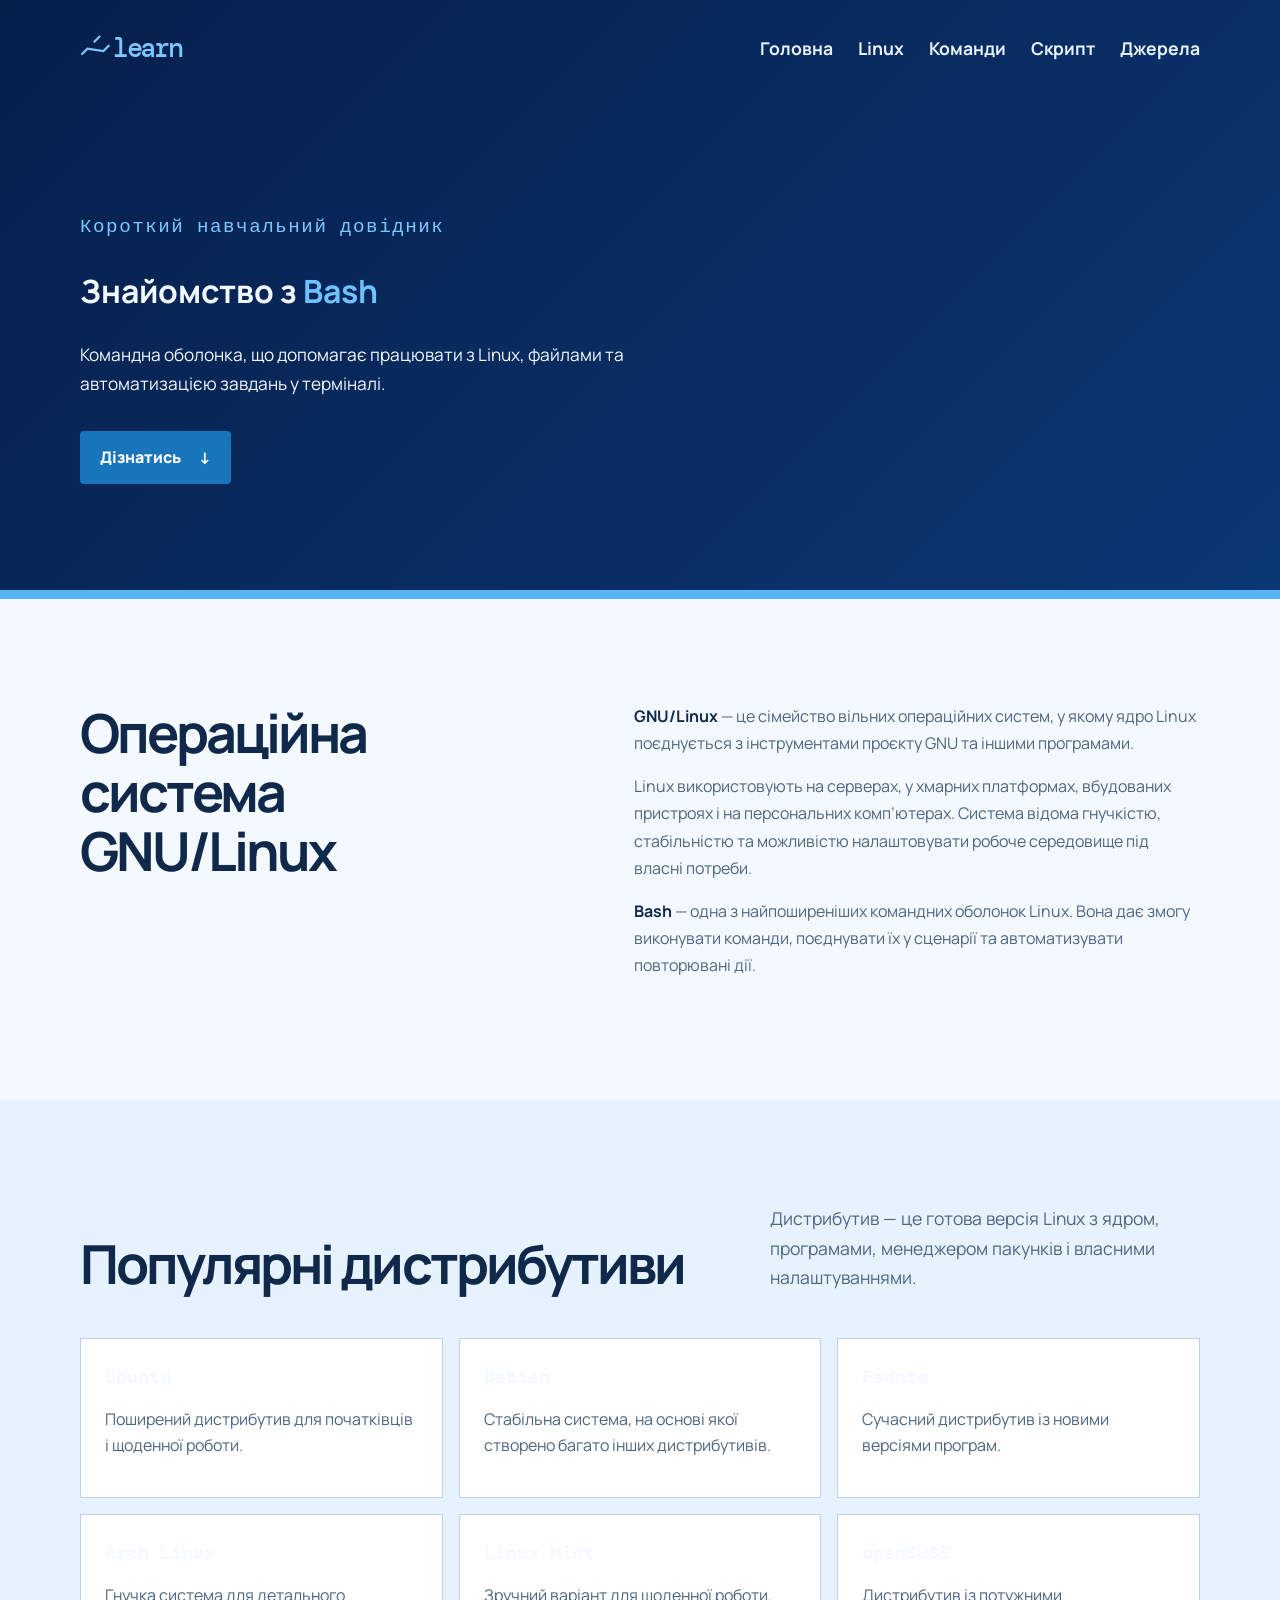
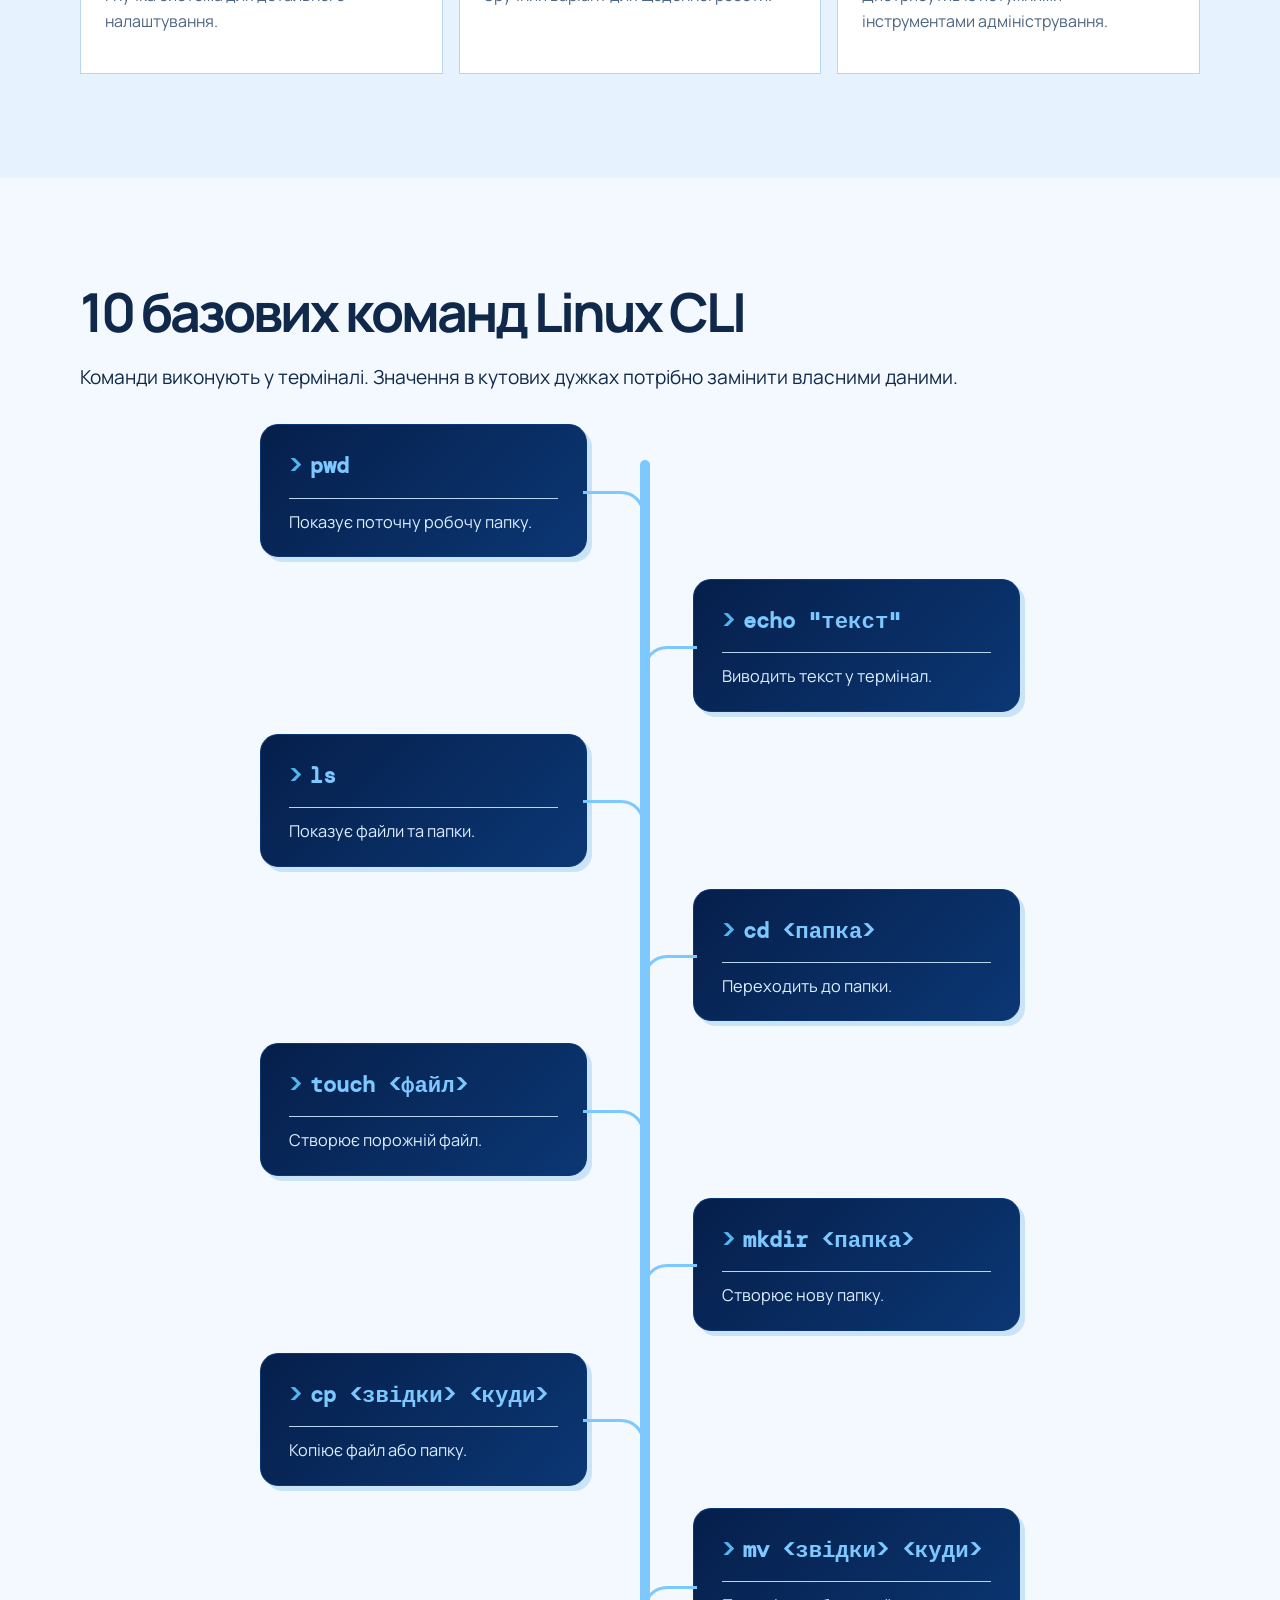
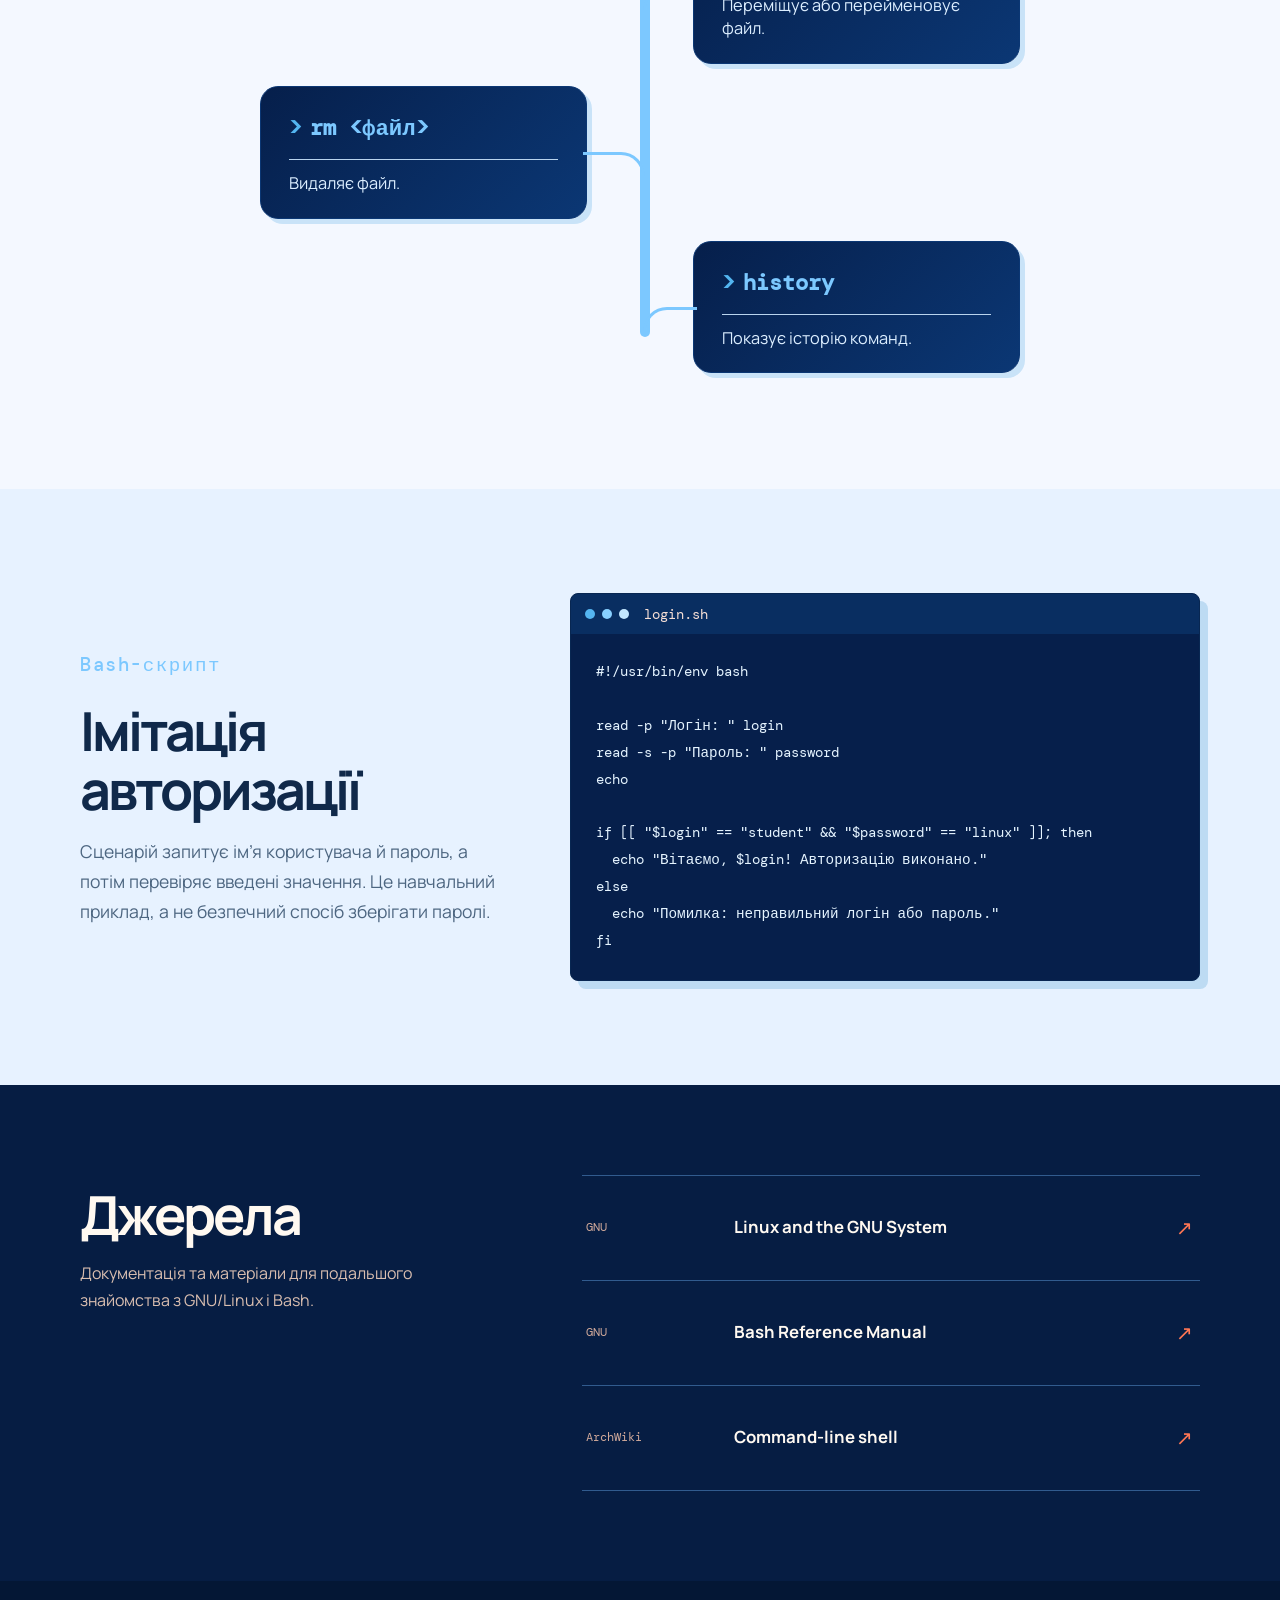
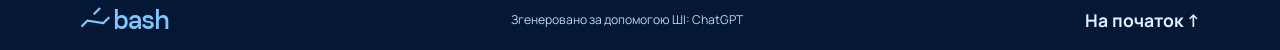
==== bash_page.html @ 7686ee00 "Added new Bash page" ====
<!doctype html>
<html lang="uk">
  <head>
    <meta charset="UTF-8" />
    <meta name="viewport" content="width=device-width, initial-scale=1.0" />
    <meta
      name="description"
      content="Ознайомлення з GNU/Linux, Bash та базовими командами Linux CLI."
    />
    <title>Знайомство з Bash і Linux</title>
    <link rel="preconnect" href="https://fonts.googleapis.com" />
    <link rel="preconnect" href="https://fonts.gstatic.com" crossorigin />
    <link
      href="https://fonts.googleapis.com/css2?family=DM+Mono:wght@400;500&family=Manrope:wght@400;500;600;700;800&display=swap"
      rel="stylesheet"
    />
    <link rel="stylesheet" href="styles.css" />
  </head>
  <body class="bash-theme">
    <header class="bash-hero" id="top">
      <nav class="nav container" aria-label="Основна навігація">
        <a class="brand" href="index.html" aria-label="На головну сторінку"
          ><span class="branch-mark" aria-hidden="true">⌥</span>learn</a
        >
        <div class="nav-links">
          <a href="index.html">Головна</a><a href="#linux">Linux</a
          ><a href="#commands">Команди</a><a href="#script">Скрипт</a
          ><a href="#sources">Джерела</a>
        </div>
      </nav>
      <div class="container bash-hero-content">
        <p class="eyebrow">Короткий навчальний довідник</p>
        <h1>Знайомство з <span>Bash</span></h1>
        <p class="lead">
          Командна оболонка, що допомагає працювати з Linux, файлами та
          автоматизацією завдань у терміналі.
        </p>
        <a class="button" href="#linux"
          >Дізнатись <span aria-hidden="true">↓</span></a
        >
      </div>
      <div class="hero-line" aria-hidden="true"></div>
    </header>
    <main>
      <section class="section container" id="linux">
        <div class="two-column">
          <div><h2>Операційна система GNU/Linux</h2></div>
          <div class="prose">
            <p>
              <strong>GNU/Linux</strong> — це сімейство вільних операційних
              систем, у якому ядро Linux поєднується з інструментами проєкту GNU
              та іншими програмами.
            </p>
            <p>
              Linux використовують на серверах, у хмарних платформах, вбудованих
              пристроях і на персональних комп’ютерах. Система відома гнучкістю,
              стабільністю та можливістю налаштовувати робоче середовище під
              власні потреби.
            </p>
            <p>
              <strong>Bash</strong> — одна з найпоширеніших командних оболонок
              Linux. Вона дає змогу виконувати команди, поєднувати їх у сценарії
              та автоматизувати повторювані дії.
            </p>
          </div>
        </div>
      </section>
      <section class="section tinted" id="distributions">
        <div class="container">
          <div class="section-heading">
            <h2>Популярні дистрибутиви</h2>
            <p>
              Дистрибутив — це готова версія Linux з ядром, програмами,
              менеджером пакунків і власними налаштуваннями.
            </p>
          </div>
          <div class="distro-grid">
            <article>
              <b>Ubuntu</b>
              <p>Поширений дистрибутив для початківців і щоденної роботи.</p>
            </article>
            <article>
              <b>Debian</b>
              <p>
                Стабільна система, на основі якої створено багато інших
                дистрибутивів.
              </p>
            </article>
            <article>
              <b>Fedora</b>
              <p>Сучасний дистрибутив із новими версіями програм.</p>
            </article>
            <article>
              <b>Arch Linux</b>
              <p>Гнучка система для детального налаштування.</p>
            </article>
            <article>
              <b>Linux Mint</b>
              <p>Зручний варіант для щоденної роботи.</p>
            </article>
            <article>
              <b>openSUSE</b>
              <p>Дистрибутив із потужними інструментами адміністрування.</p>
            </article>
          </div>
        </div>
      </section>
      <section class="section container" id="commands">
        <div class="section-heading-narrow">
          <h2>10 базових команд Linux CLI</h2>
          <p>
            Команди виконують у терміналі. Значення в кутових дужках потрібно
            замінити власними даними.
          </p>
        </div>
        <div class="cli-grid">
          <article>
            <code>pwd</code>
            <p>Показує поточну робочу папку.</p>
          </article>
          <article>
            <code>echo "текст"</code>
            <p>Виводить текст у термінал.</p>
          </article>
          <article>
            <code>ls</code>
            <p>Показує файли та папки.</p>
          </article>
          <article>
            <code>cd &lt;папка&gt;</code>
            <p>Переходить до папки.</p>
          </article>
          <article>
            <code>touch &lt;файл&gt;</code>
            <p>Створює порожній файл.</p>
          </article>
          <article>
            <code>mkdir &lt;папка&gt;</code>
            <p>Створює нову папку.</p>
          </article>
          <article>
            <code>cp &lt;звідки&gt; &lt;куди&gt;</code>
            <p>Копіює файл або папку.</p>
          </article>
          <article>
            <code>mv &lt;звідки&gt; &lt;куди&gt;</code>
            <p>Переміщує або перейменовує файл.</p>
          </article>
          <article>
            <code>rm &lt;файл&gt;</code>
            <p>Видаляє файл.</p>
          </article>
          <article>
            <code>history</code>
            <p>Показує історію команд.</p>
          </article>
        </div>
      </section>
      <section class="section script-section" id="script">
        <div class="container script-layout">
          <div>
            <p class="eyebrow">Bash-скрипт</p>
            <h2>Імітація авторизації</h2>
            <p>
              Сценарій запитує ім’я користувача й пароль, а потім перевіряє
              введені значення. Це навчальний приклад, а не безпечний спосіб
              зберігати паролі.
            </p>
          </div>
          <div class="terminal-window">
            <div class="terminal-bar">
              <span></span><span></span><span></span><b>login.sh</b>
            </div>
            <pre><code>#!/usr/bin/env bash

read -p "Логін: " login
read -s -p "Пароль: " password
echo

if [[ "$login" == "student" &amp;&amp; "$password" == "linux" ]]; then
  echo "Вітаємо, $login! Авторизацію виконано."
else
  echo "Помилка: неправильний логін або пароль."
fi</code></pre>
          </div>
        </div>
      </section>
      <section class="sources" id="sources">
        <div class="container sources-inner">
          <div>
            <h2>Джерела</h2>
            <p>
              Документація та матеріали для подальшого знайомства з GNU/Linux і
              Bash.
            </p>
          </div>
          <ol class="source-list">
            <li>
              <a
                href="https://www.gnu.org/gnu/linux-and-gnu.html"
                target="_blank"
                rel="noreferrer"
                ><span>GNU</span><strong>Linux and the GNU System</strong
                ><em>↗</em></a
              >
            </li>
            <li>
              <a
                href="https://www.gnu.org/software/bash/manual/"
                target="_blank"
                rel="noreferrer"
                ><span>GNU</span><strong>Bash Reference Manual</strong
                ><em>↗</em></a
              >
            </li>
            <li>
              <a
                href="https://wiki.archlinux.org/title/Command-line_shell"
                target="_blank"
                rel="noreferrer"
                ><span>ArchWiki</span><strong>Command-line shell</strong
                ><em>↗</em></a
              >
            </li>
          </ol>
        </div>
      </section>
    </main>
    <footer>
      <div class="container">
        <span class="brand"
          ><span class="branch-mark" aria-hidden="true">⌥</span>bash</span
        ><span>Згенеровано за допомогою ШІ: ChatGPT</span
        ><a href="#top">На початок ↑</a>
      </div>
    </footer>
    <script src="bash_page.js"></script>
  </body>
</html>
---- styles.css ----
:root {
  --ink: #291d19;
  --muted: #6f5b50;
  --paper: #fffaf4;
  --sand: #f5e7d5;
  --clay: #d95b3e;
  --rust: #aa422d;
  --line: #dfc7af;
  --card: #fffdf9;
}
* {
  box-sizing: border-box;
}
html {
  scroll-behavior: smooth;
}
body {
  margin: 0;
  background: var(--paper);
  color: var(--ink);
  font-family: Manrope, Arial, sans-serif;
  font-size: 16px;
  line-height: 1.7;
}
.container {
  width: min(1120px, calc(100% - 48px));
  margin: auto;
}
.hero {
  background: var(--sand);
  min-height: 540px;
  position: relative;
  overflow: hidden;
}
.nav {
  display: flex;
  justify-content: space-between;
  align-items: center;
  padding: 25px 0;
}
.brand {
  color: var(--rust);
  font-family: "DM Mono", monospace;
  font-size: 1.7rem;
  font-weight: 500;
  text-decoration: none;
  letter-spacing: -0.08em;
}
.branch-mark {
  display: inline-block;
  margin-right: 5px;
  transform: rotate(-45deg);
  font-family: Arial, sans-serif;
  font-size: 1.65rem;
  vertical-align: -2px;
}
.nav-links {
  display: flex;
  gap: 25px;
}
.nav-links a,
footer a {
  color: var(--ink);
  text-decoration: none;
  font-size: 1.1rem;
  font-weight: 700;
}
.nav-links a:hover,
footer a:hover {
  color: var(--clay);
}
.hero-content {
  padding: 93px 0 115px;
  max-width: 1120px;
}
.eyebrow,
.section-label {
  font-family: "DM Mono", monospace;
  font-size: 1.2rem;
  letter-spacing: 0.08em;
  font-weight: 500;
  color: var(--rust);
}
.hero h1 {
  font-size: clamp(3.15rem, 8vw, 6.6rem);
  letter-spacing: -0.075em;
  line-height: 0.98;
  margin: 11px 0 24px;
  max-width: 700px;
}
.hero h1 span {
  color: var(--clay);
}
.lead {
  max-width: 600px;
  color: #583f35;
  font-size: 1.08rem;
  margin: 0 0 32px;
}
.button {
  display: inline-flex;
  gap: 18px;
  align-items: center;
  padding: 13px 20px;
  background: var(--rust);
  color: white;
  text-decoration: none;
  font-weight: 800;
  font-size: 1rem;
  border-radius: 4px;
}
.button:hover {
  background: var(--clay);
}
.hero-line {
  height: 9px;
  background: var(--clay);
  position: absolute;
  bottom: 0;
  width: 100%;
}
.section {
  padding: 104px 0;
}
.section-label {
  display: flex;
  align-items: center;
  gap: 10px;
  margin-bottom: 32px;
}
.section-label span {
  color: var(--clay);
  font-size: 1rem;
}
.section-label i {
  width: 38px;
  height: 1px;
  background: var(--clay);
}
h2 {
  margin: 0;
  font-size: clamp(2rem, 4.2vw, 3.5rem);
  line-height: 1.1;
  letter-spacing: -0.055em;
}
.two-column {
  display: grid;
  grid-template-columns: 0.9fr 1.1fr;
  gap: 90px;
}
.prose {
  color: var(--muted);
}
.prose p:first-child {
  margin-top: 0;
}
strong {
  color: var(--ink);
}
.tinted {
  background: #f8ede1;
}
.section-heading {
  display: flex;
  justify-content: space-between;
  gap: 40px;
  align-items: end;
  margin-bottom: 45px;
}
.section-heading p {
  max-width: 430px;
  margin: 0;
  color: var(--muted);
  font-size: 1.1rem;
  position: relative;
  display: flex;
  align-items: center;
}
.narrow {
  display: block;
}
.narrow p {
  margin-top: 14px;
}
.section-heading-narrow p {
  font-size: 1.2rem;
}
.benefits {
  display: grid;
  grid-template-columns: repeat(3, 1fr);
  border-top: 1px solid var(--line);
  border-left: 1px solid var(--line);
}
.benefits article {
  min-height: 220px;
  padding: 27px;
  background: rgba(255, 253, 249, 0.65);
  border-right: 1px solid var(--line);
  border-bottom: 1px solid var(--line);
}
.benefits b {
  color: var(--clay);
  font-family: "DM Mono", monospace;
  font-size: 0.75rem;
}
.benefits h3 {
  font-size: 1.15rem;
  margin: 28px 0 8px;
  letter-spacing: -0.035em;
}
.benefits p {
  color: var(--muted);
  font-size: 0.9rem;
  line-height: 1.6;
  margin: 0;
}
.commands-section {
  padding-bottom: 120px;
}
.command-tree {
  counter-reset: item;
  list-style: none;
  padding: 0 0 0 80px;
  margin: 55px auto 0;
  max-width: 760px;
  position: relative;
}
.command-tree:before {
  content: "";
  position: absolute;
  left: 18px;
  top: 18px;
  bottom: 45px;
  width: 1px;
  background: var(--line);
}
.command-tree li {
  position: relative;
  counter-increment: item;
  background: var(--card);
  border: 1px solid var(--line);
  border-radius: 5px;
  padding: 19px 23px;
  margin-bottom: 15px;
  box-shadow: 5px 5px 0 #f5e8dc;
}
.command-tree li:before {
  content: counter(item, decimal-leading-zero);
  position: absolute;
  right: calc(100% + 22px);
  top: 20px;
  width: 42px;
  color: var(--clay);
  font-family: "DM Mono", monospace;
  font-size: 0.75rem;
  text-align: right;
}
.command-tree li:after {
  content: "";
  position: absolute;
  right: 100%;
  top: 31px;
  width: 20px;
  height: 1px;
  background: var(--line);
}
code {
  font-family: "DM Mono", monospace;
  color: var(--rust);
  font-size: 0.94em;
}
.command-tree > li > code {
  font-size: 1rem;
  font-weight: 500;
}
.command-tree p {
  color: var(--muted);
  font-size: 0.9rem;
  line-height: 1.6;
  margin: 7px 0 0;
}
.sources {
  background: var(--ink);
  color: #fff9f1;
  padding: 90px 0;
}
.sources h2 {
  margin: 10px 0 16px;
}
.sources p:not(.eyebrow) {
  color: #d9beb0;
  max-width: 420px;
}
.sources-inner {
  display: grid;
  grid-template-columns: 0.8fr 1.2fr;
  gap: 90px;
}
.source-list {
  list-style: none;
  margin: 0;
  padding: 0;
  border-top: 1px solid #5d4137;
}
.source-list li {
  border-bottom: 1px solid #5d4137;
}
.source-list a {
  min-height: 104px;
  display: grid;
  grid-template-columns: 130px 1fr 20px;
  align-items: center;
  gap: 18px;
  color: inherit;
  text-decoration: none;
  padding: 17px 4px;
}
.source-list a:hover strong,
.source-list a:hover em {
  color: #ff8b69;
}
.source-list span {
  color: #d0a99a;
  font-family: "DM Mono", monospace;
  font-size: 0.72rem;
}
.source-list strong {
  color: #fff9f1;
  font-size: 1.05rem;
}
.source-list em {
  color: #ff7654;
  font-style: normal;
  font-size: 1.25rem;
}
footer {
  background: #211713;
  color: #cdaea0;
  font-size: 0.76rem;
}
footer .container {
  min-height: 80px;
  display: flex;
  align-items: center;
  gap: 25px;
  justify-content: space-between;
}
footer a {
  color: #f3d9c8;
}
@media (max-width: 760px) {
  .container {
    width: min(100% - 32px, 1120px);
  }
  .nav-links {
    display: none;
  }
  .hero {
    min-height: auto;
  }
  .hero-content {
    padding: 65px 0 80px;
  }
  .two-column,
  .sources-inner {
    grid-template-columns: 1fr;
    gap: 28px;
  }
  .section {
    padding: 72px 0;
  }
  .section-heading {
    display: block;
  }
  .section-heading p {
    margin-top: 15px;
  }
  .benefits {
    grid-template-columns: 1fr;
  }
  .benefits article {
    min-height: unset;
    padding: 24px;
  }
  .benefits h3 {
    margin-top: 15px;
  }
  .command-tree {
    padding-left: 55px;
  }
  .command-tree li {
    padding: 17px;
  }
  .command-tree li:before {
    right: calc(100% + 12px);
    width: 34px;
  }
  .command-tree li:after {
    width: 10px;
  }
  .command-tree:before {
    left: 9px;
  }
  .source-list a {
    grid-template-columns: 1fr 20px;
    gap: 2px;
  }
  .source-list span {
    grid-column: 1;
  }
  .source-list strong {
    grid-column: 1;
  }
  .source-list em {
    grid-column: 2;
    grid-row: 1 / span 2;
  }
  footer .container {
    min-height: 110px;
    flex-wrap: wrap;
    gap: 10px 20px;
    padding: 20px 0;
  }
}

.home-hero {
  min-height: 570px;
  background: linear-gradient(135deg, #f9e9e5, #f4d9d6);
}

.bash-hero {
  position: relative;
  min-height: 540px;
  overflow: hidden;
  background: linear-gradient(135deg, #f7e7df, #f4ddd2);
}

.bash-hero-content {
  max-width: 1120px;
  padding: 93px 0 115px;
}

.bash-hero h1 span {
  color: #c9796d;
}

.bash-theme {
  --ink: #10294a;
  --muted: #4d6681;
  --paper: #f4f8ff;
  --sand: #dcecff;
  --clay: #4fa9eb;
  --rust: #1767ad;
  --line: #b9d4ee;
  --card: #ffffff;
  background: var(--paper);
}

.bash-theme .bash-hero {
  background: linear-gradient(135deg, #061f4b, #0b3774);
}

.bash-theme .nav-links a {
  color: #e8f3ff;
}

.bash-theme .nav-links a:hover {
  color: #76c5ff;
}

.bash-theme .brand,
.bash-theme .eyebrow {
  color: #7cc8ff;
}

.bash-theme .bash-hero h1,
.bash-theme .bash-hero .lead {
  color: #f4f9ff;
}

.bash-theme .bash-hero h1 span {
  color: #70c2ff;
}

.bash-theme .button {
  background: #1975bb;
}

.bash-theme .button:hover {
  background: #3f9fdf;
}

.bash-theme .hero-line {
  background: #55b6f3;
}

.bash-theme .tinted,
.bash-theme .script-section {
  background: #e7f2ff;
}

.bash-theme .distro-grid article,
.bash-theme .cli-grid article {
  border-color: #b9d4ee;
  background: #ffffff;
}

.bash-theme .distro-grid b,
.bash-theme .cli-grid code {
  color: #f4f9ff;
}

.bash-theme .cli-grid code {
  display: block;
  color: #7cc8ff;
  font-size: 1.4rem;
  font-weight: 700;
}

.bash-theme .cli-grid code::before {
  margin-right: 8px;
  color: #53b5f0;
  content: ">";
}

.bash-theme .cli-grid code::after {
  margin-top: 12px;
  background: #7cc8ff;
}

.bash-theme .cli-grid p {
  margin-top: 12px;
  color: #dceeff;
  font-size: 1.02rem;
  line-height: 1.45;
}

.bash-theme .cli-grid article {
  min-height: 0;
  padding: 22px 28px;
  border: 1px solid #0b3774;
  border-radius: 18px;
  background: linear-gradient(135deg, #061f4b, #0b3774);
  box-shadow: 5px 5px 0 #c9e3f8;
}

.bash-theme .cli-grid {
  position: relative;
  isolation: isolate;
  grid-template-columns: 1fr;
  gap: 22px;
  max-width: 760px;
  margin: 0 auto;
  padding: 12px 0;
}

.bash-theme .cli-grid::before {
  position: absolute;
  z-index: 0;
  top: 48px;
  bottom: 48px;
  left: 50%;
  width: 10px;
  border-radius: 999px;
  background: #7cc8ff;
  content: "";
}

.bash-theme .cli-grid article:nth-child(odd) {
  width: 43%;
  justify-self: start;
}

.bash-theme .cli-grid article:nth-child(even) {
  width: 43%;
  justify-self: end;
}

.bash-theme .cli-grid article::after {
  position: absolute;
  z-index: 0;
  top: 50%;
  width: var(--connector-length, 0px);
  height: 24px;
  border-top: 3px solid #7cc8ff;
  content: "";
}

.bash-theme .cli-grid article {
  position: relative;
  z-index: 1;
}

.bash-theme .cli-grid article:nth-child(odd)::after {
  right: calc(var(--connector-length, 0px) * -1);
  border-right: 3px solid #7cc8ff;
  border-radius: 0 24px 0 0;
}

.bash-theme .cli-grid article:nth-child(even)::after {
  left: calc(var(--connector-length, 0px) * -1);
  border-left: 3px solid #7cc8ff;
  border-radius: 24px 0 0 0;
}

.bash-theme .terminal-window {
  border-color: #082752;
  background: #061f4b;
  box-shadow: 8px 8px 0 #bddbf3;
}

.bash-theme .terminal-bar {
  background: #092e61;
}

.bash-theme .terminal-bar span {
  background: #54b5f0;
}

.bash-theme .terminal-bar span:nth-child(2) {
  background: #88d0ff;
}

.bash-theme .terminal-bar span:nth-child(3) {
  background: #c3e7ff;
}

.bash-theme .terminal-window pre {
  color: #e5f4ff;
}

.bash-theme .sources {
  background: #061d43;
}

.bash-theme .source-list,
.bash-theme .source-list li {
  border-color: #315b8e;
}

.bash-theme .source-list a:hover strong,
.bash-theme .source-list a:hover em {
  color: #7cc8ff;
}

.bash-theme footer {
  background: #041735;
  color: #b7d8f1;
}

.bash-theme footer a {
  color: #dff1ff;
}

.home-hero-content {
  max-width: 1120px;
  padding: 105px 0 130px;
}

.home-hero h1 {
  max-width: 850px;
}

.home-intro {
  display: grid;
  grid-template-columns: 0.9fr 1.1fr;
  gap: 70px;
  align-items: end;
  margin-bottom: 50px;
}

.home-intro p:last-child {
  margin: 0;
  color: var(--muted);
  font-size: 1.15rem;
}

.topic-grid,
.certificate-grid {
  display: grid;
  grid-template-columns: repeat(3, 1fr);
  gap: 18px;
}

.topic-card {
  display: flex;
  min-height: 270px;
  flex-direction: column;
  padding: 28px;
  border: 1px solid #e3c5c0;
  background: #fffdfb;
  color: inherit;
  text-decoration: none;
}

.topic-card span,
.certificate-placeholder span,
.single-certificate span {
  color: #c9796d;
  font-family: "DM Mono", monospace;
  font-size: 0.9rem;
}

.topic-card h3 {
  margin: 28px 0 9px;
  font-size: 1.55rem;
}

.topic-card p {
  margin: 0;
  color: var(--muted);
  font-size: 1rem;
  line-height: 1.6;
}

.topic-card strong {
  margin-top: auto;
  padding-top: 22px;
  color: var(--rust);
  font-size: 1rem;
}

.topic-card em {
  margin-left: 6px;
  font-size: 1.2rem;
  font-style: normal;
}

.topic-card.available:hover {
  border-color: #c9796d;
  box-shadow: 6px 6px 0 #f2ddd8;
}

.topic-card.pending {
  background: #fdf6f4;
}

.distro-grid,
.cli-grid {
  display: grid;
  grid-template-columns: repeat(3, 1fr);
  gap: 16px;
}

.distro-grid article,
.cli-grid article {
  min-height: 160px;
  padding: 24px;
  border: 1px solid var(--line);
  background: rgba(255, 253, 251, 0.72);
}

.distro-grid b {
  color: var(--rust);
  font-family: "DM Mono", monospace;
  font-size: 1.1rem;
}

.distro-grid p,
.cli-grid p {
  margin: 14px 0 0;
  color: var(--muted);
  font-size: 1rem;
  line-height: 1.6;
}

.cli-grid article {
  min-height: 145px;
  border-radius: 5px;
  box-shadow: 4px 4px 0 #f4e4df;
}

.cli-grid code {
  display: inline-block;
  color: var(--rust);
  font-size: 1.05rem;
  font-weight: 500;
}

.cli-grid code::after {
  display: block;
  width: 100%;
  height: 1px;
  margin-top: 12px;
  background: var(--line);
  content: "";
}

.bash-theme .cli-grid code::after {
  background: #b9d4ee;
}

.script-section {
  background: #f8eeea;
}

.script-layout {
  display: grid;
  grid-template-columns: 0.8fr 1.2fr;
  gap: 70px;
  align-items: center;
}

.script-layout > div > p:last-child {
  color: var(--muted);
  font-size: 1.1rem;
}

.terminal-window {
  overflow: hidden;
  border: 1px solid #4b3029;
  border-radius: 8px;
  background: #2b1d19;
  box-shadow: 8px 8px 0 #e3c5bf;
}

.terminal-bar {
  display: flex;
  gap: 7px;
  align-items: center;
  min-height: 40px;
  padding: 0 14px;
  background: #3d2923;
}

.terminal-bar span {
  width: 10px;
  height: 10px;
  border-radius: 50%;
  background: #dc866f;
}

.terminal-bar span:nth-child(2) {
  background: #e7b582;
}

.terminal-bar span:nth-child(3) {
  background: #d5c595;
}

.terminal-bar b {
  margin-left: 8px;
  color: #f6dfd6;
  font-family: "DM Mono", monospace;
  font-size: 0.85rem;
  font-weight: 400;
}

.terminal-window pre {
  overflow-x: auto;
  margin: 0;
  padding: 25px;
  color: #fae7df;
  font-size: 0.95rem;
  line-height: 1.7;
}

.terminal-window code {
  color: inherit;
  font-family: "DM Mono", monospace;
}

.certificates,
.certificate-section {
  background: #f9eeeb;
}

.certificate-lead {
  max-width: 610px;
  margin: 15px 0 42px;
  color: var(--muted);
  font-size: 1.15rem;
}

.certificate-placeholder,
.single-certificate {
  display: flex;
  min-height: 210px;
  flex-direction: column;
  align-items: center;
  justify-content: center;
  border: 2px dashed #d7afa8;
  background: rgba(255, 253, 251, 0.6);
  text-align: center;
}

.certificate-card {
  display: flex;
  min-height: 210px;
  flex-direction: column;
  padding: 14px;
  border: 2px solid #d7afa8;
  background: rgba(255, 253, 251, 0.78);
}

.certificate-ready {
  overflow: hidden;
}

.certificate-image {
  display: block;
  width: 100%;
  margin-top: 8px;
  aspect-ratio: 1.29;
  object-fit: contain;
  background: #ffffff;
}

.certificate-placeholder p,
.single-certificate p {
  margin: 12px 20px 0;
  color: var(--muted);
  font-size: 1rem;
}

.certificate-section {
  padding: 85px 0;
}

.certificate-section .container {
  display: grid;
  grid-template-columns: 0.8fr 1.2fr;
  gap: 75px;
  align-items: center;
}

.certificate-copy p:last-child {
  color: var(--muted);
  font-size: 1.15rem;
}

.single-certificate {
  min-height: 300px;
}

.single-certificate.certificate-ready {
  align-items: stretch;
  padding: 16px;
}

.single-certificate .certificate-image {
  height: auto;
  max-height: 420px;
  margin-top: 0;
}

@media (max-width: 760px) {
  .home-hero {
    min-height: auto;
  }

  .home-hero-content {
    padding: 65px 0 80px;
  }

  .home-intro,
  .topic-grid,
  .certificate-grid,
  .certificate-section .container,
  .distro-grid,
  .cli-grid,
  .script-layout {
    grid-template-columns: 1fr;
    gap: 28px;
  }

  .bash-hero {
    min-height: auto;
  }

  .bash-hero-content {
    padding: 65px 0 80px;
  }

  .bash-theme .cli-grid article:nth-child(odd),
  .bash-theme .cli-grid article:nth-child(even) {
    width: 100%;
  }

  .bash-theme .cli-grid {
    padding-left: 30px;
  }

  .bash-theme .cli-grid::before {
    top: 44px;
    bottom: 44px;
    left: 9px;
  }

  .bash-theme .cli-grid article::after {
    top: 50%;
    width: 21px;
    height: 0;
    border: 0;
    border-top: 3px solid #7cc8ff;
    border-radius: 0;
  }

  .bash-theme .cli-grid article:nth-child(odd)::after,
  .bash-theme .cli-grid article:nth-child(even)::after {
    right: auto;
    left: -21px;
  }
}
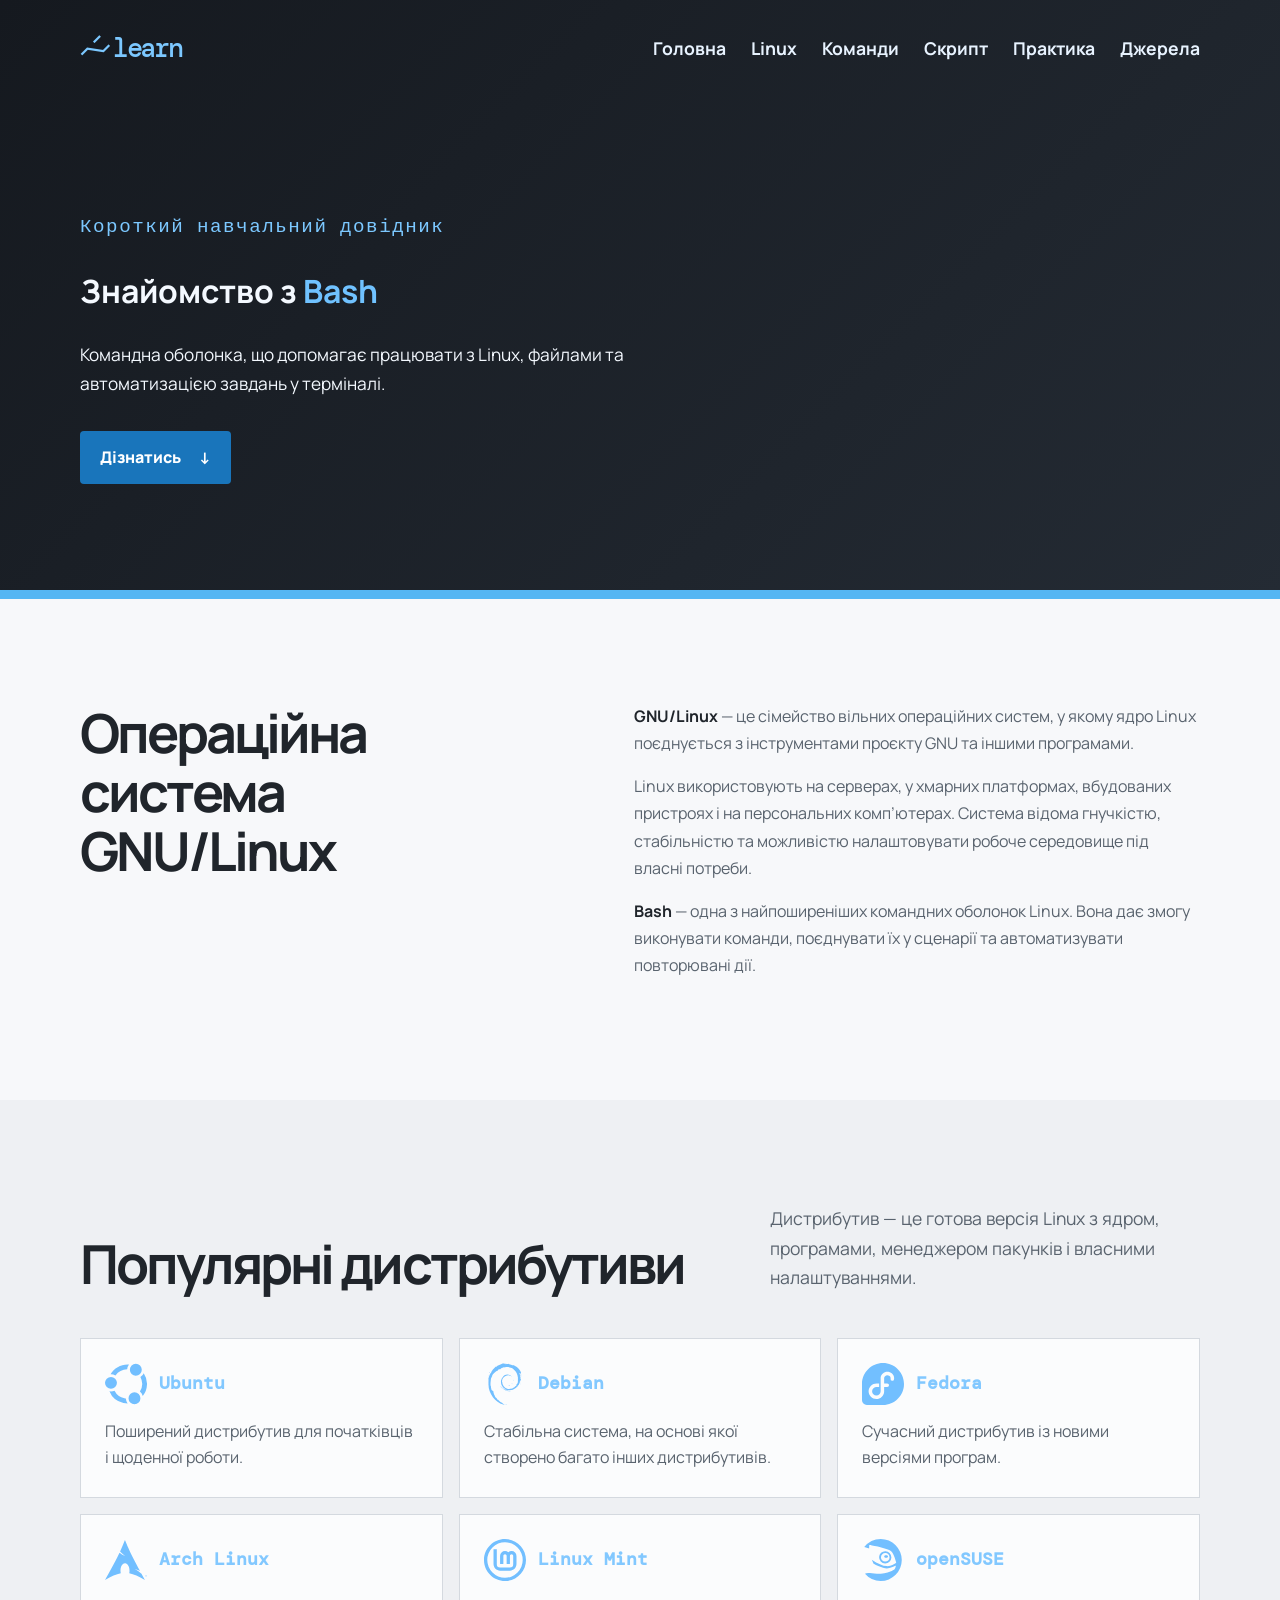
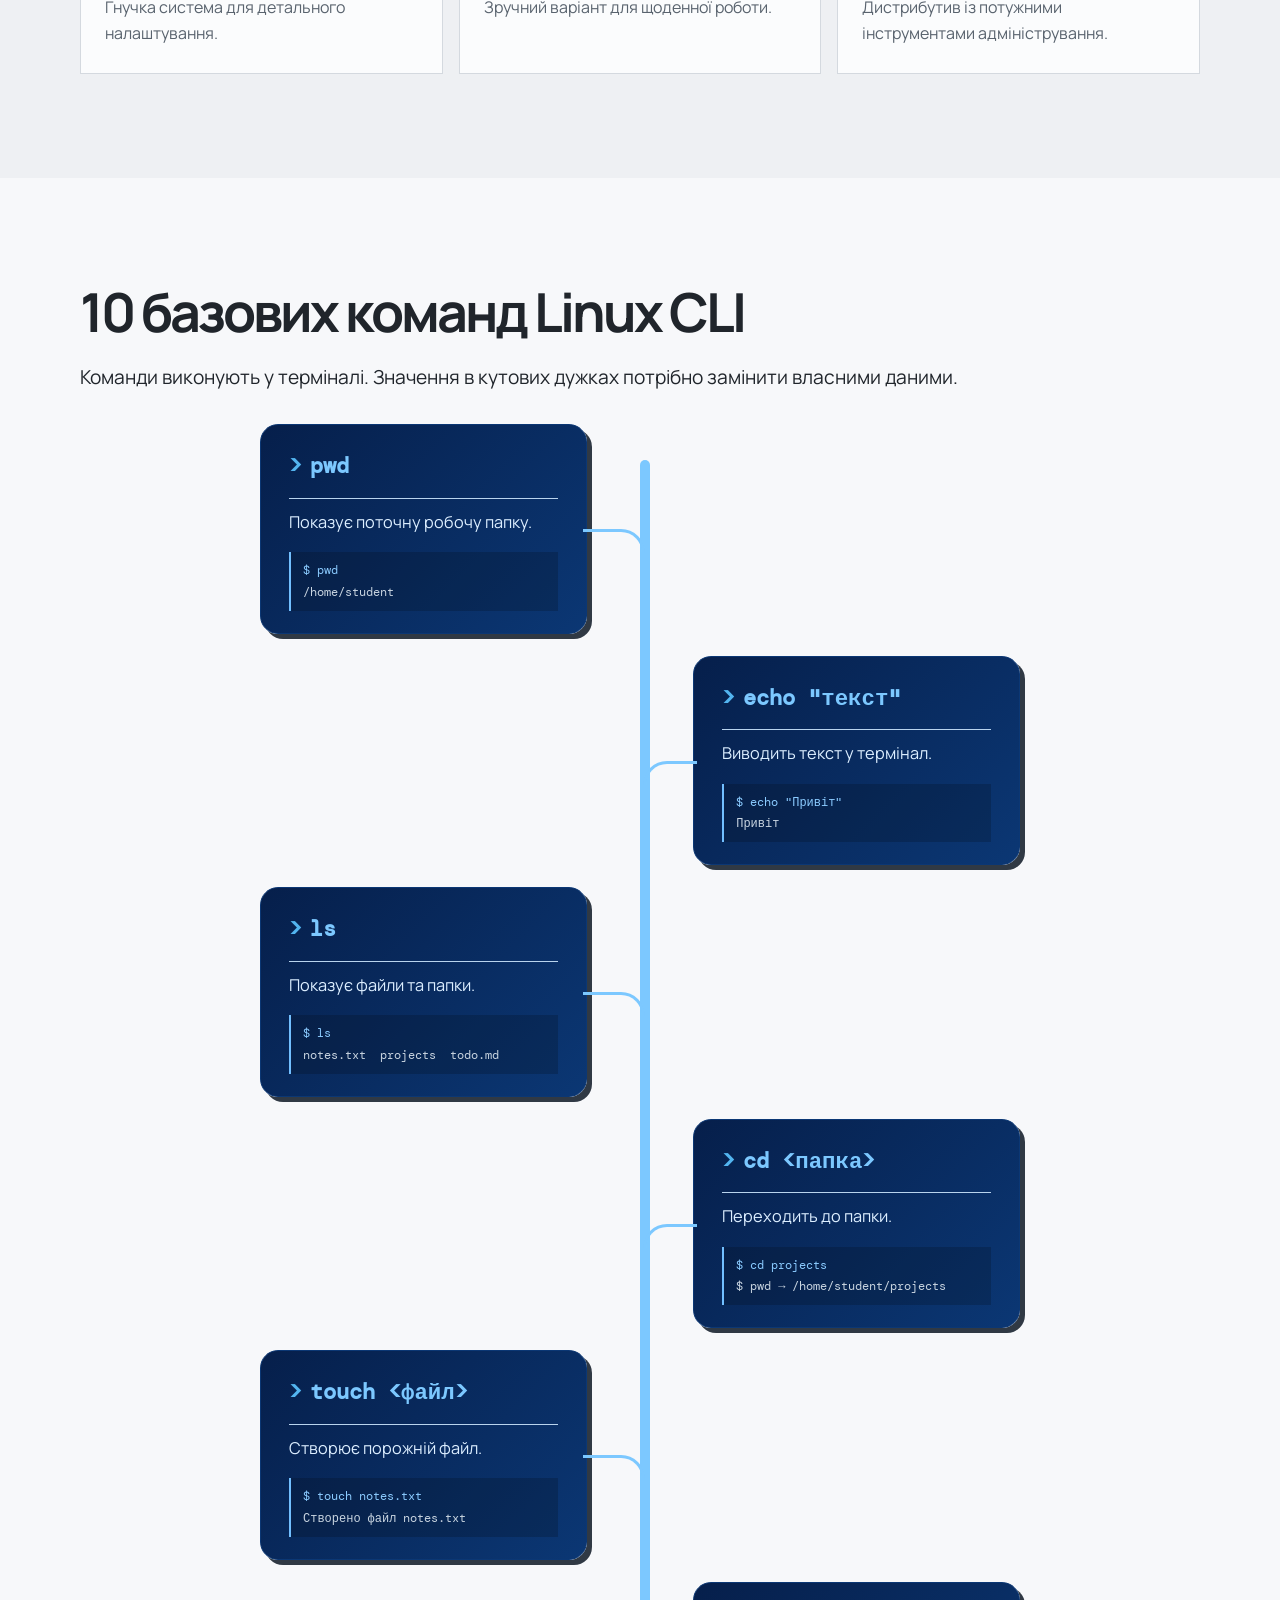
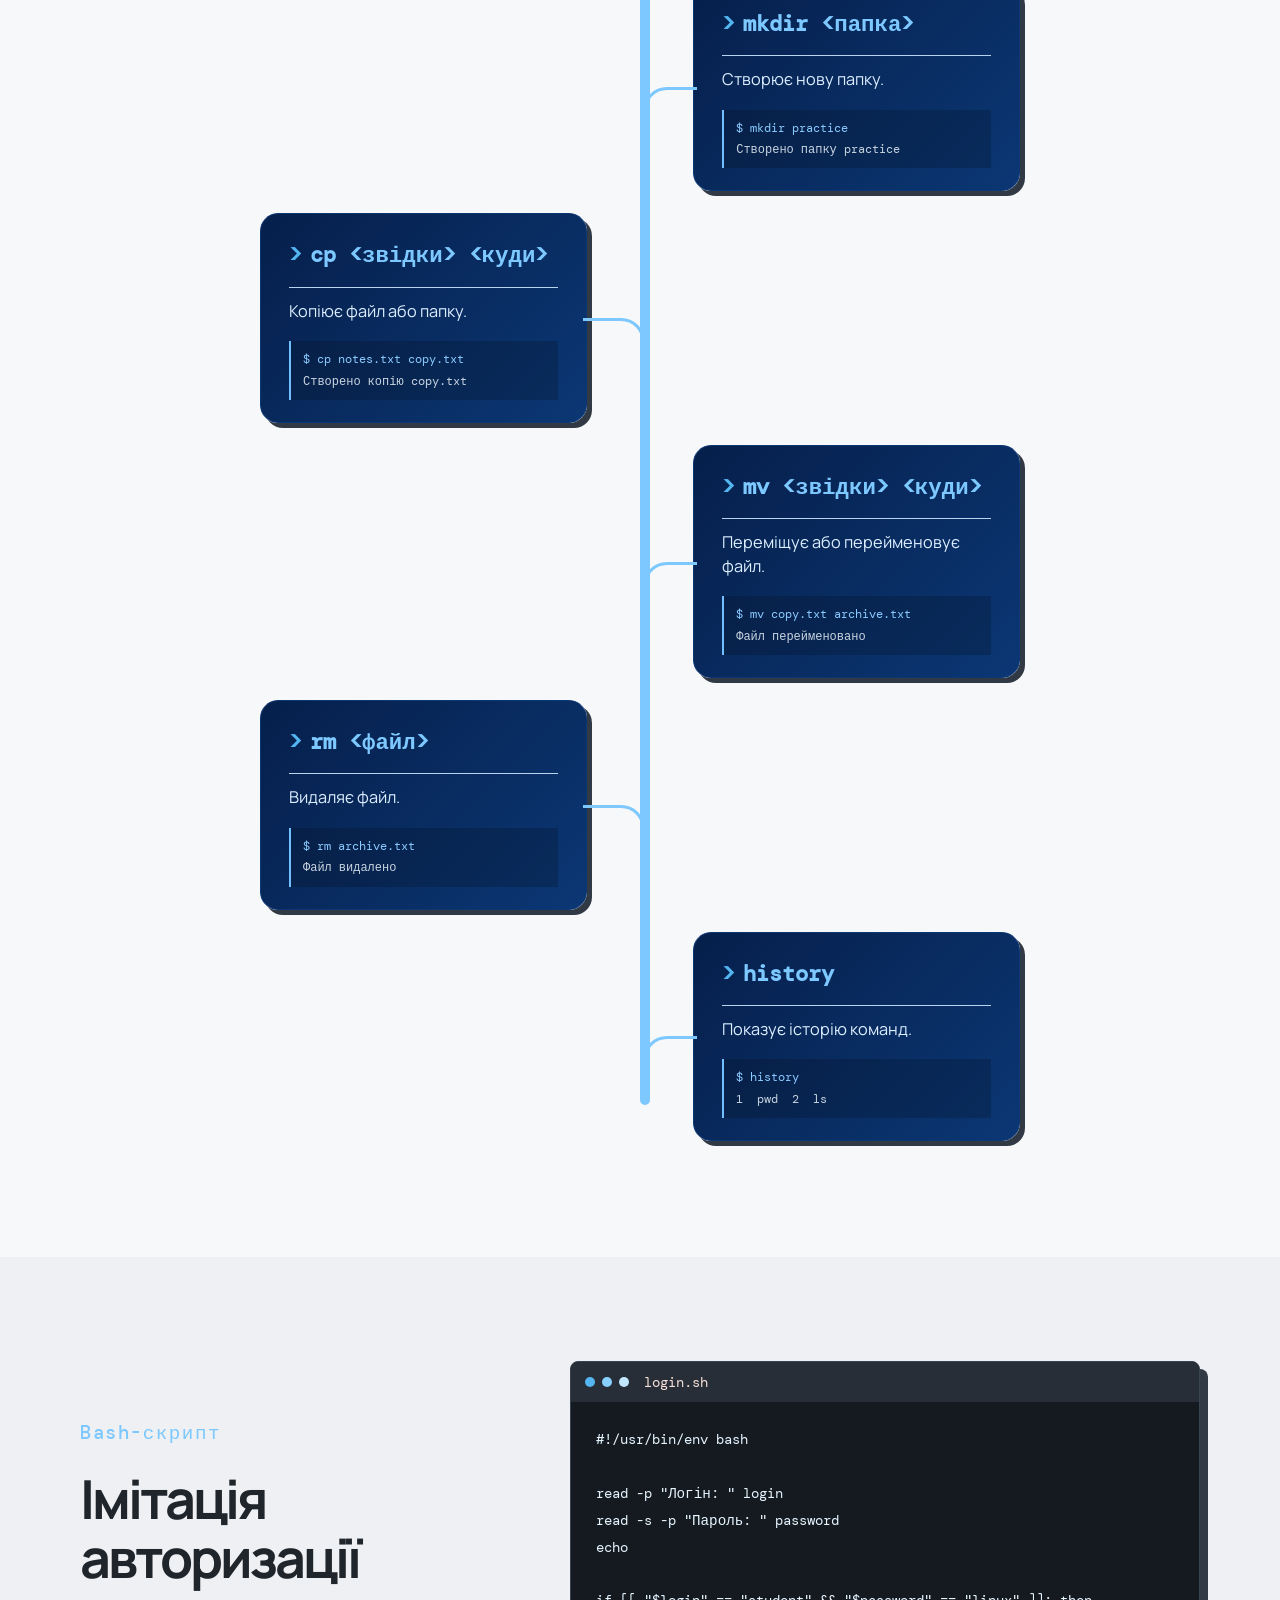
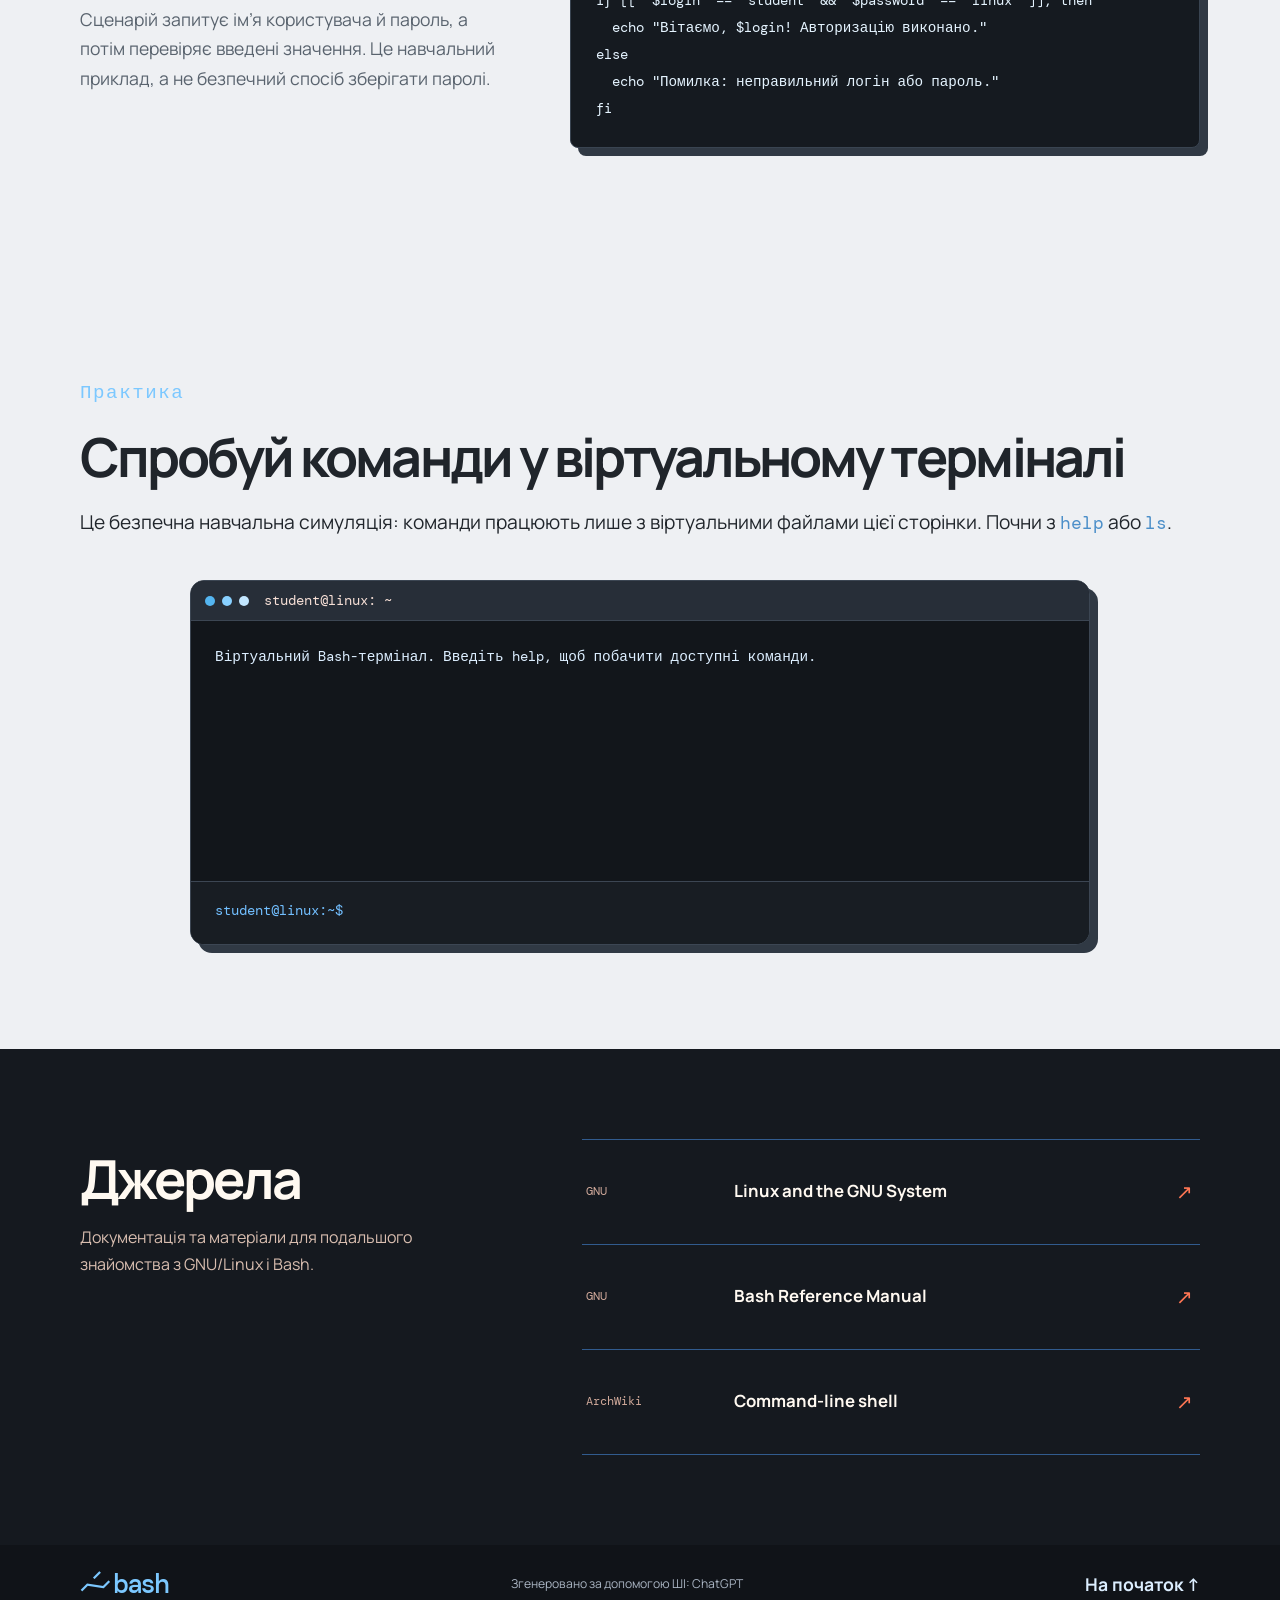
==== commit 67fd6ed9: "Added virtual terminal, logos of distribution and changed theme colors of the Bash page" ====
--- a/bash_page.html
+++ b/bash_page.html
@@ -25,6 +25,7 @@
         <div class="nav-links">
           <a href="index.html">Головна</a><a href="#linux">Linux</a
           ><a href="#commands">Команди</a><a href="#script">Скрипт</a
+          ><a href="#practice">Практика</a
           ><a href="#sources">Джерела</a>
         </div>
       </nav>
@@ -76,30 +77,48 @@
           </div>
           <div class="distro-grid">
             <article>
-              <b>Ubuntu</b>
+              <div class="distro-card-header">
+                <img class="distro-logo" src="assets/distro-logos/ubuntu.svg" alt="" />
+                <b>Ubuntu</b>
+              </div>
               <p>Поширений дистрибутив для початківців і щоденної роботи.</p>
             </article>
             <article>
-              <b>Debian</b>
+              <div class="distro-card-header">
+                <img class="distro-logo" src="assets/distro-logos/debian.svg" alt="" />
+                <b>Debian</b>
+              </div>
               <p>
                 Стабільна система, на основі якої створено багато інших
                 дистрибутивів.
               </p>
             </article>
             <article>
-              <b>Fedora</b>
+              <div class="distro-card-header">
+                <img class="distro-logo" src="assets/distro-logos/fedora.svg" alt="" />
+                <b>Fedora</b>
+              </div>
               <p>Сучасний дистрибутив із новими версіями програм.</p>
             </article>
             <article>
-              <b>Arch Linux</b>
+              <div class="distro-card-header">
+                <img class="distro-logo" src="assets/distro-logos/archlinux.svg" alt="" />
+                <b>Arch Linux</b>
+              </div>
               <p>Гнучка система для детального налаштування.</p>
             </article>
             <article>
-              <b>Linux Mint</b>
+              <div class="distro-card-header">
+                <img class="distro-logo" src="assets/distro-logos/linuxmint.svg" alt="" />
+                <b>Linux Mint</b>
+              </div>
               <p>Зручний варіант для щоденної роботи.</p>
             </article>
             <article>
-              <b>openSUSE</b>
+              <div class="distro-card-header">
+                <img class="distro-logo" src="assets/distro-logos/opensuse.svg" alt="" />
+                <b>openSUSE</b>
+              </div>
               <p>Дистрибутив із потужними інструментами адміністрування.</p>
             </article>
           </div>
@@ -117,42 +136,52 @@
           <article>
             <code>pwd</code>
             <p>Показує поточну робочу папку.</p>
+            <div class="command-example"><span>$ pwd</span><span>/home/student</span></div>
           </article>
           <article>
             <code>echo "текст"</code>
             <p>Виводить текст у термінал.</p>
+            <div class="command-example"><span>$ echo "Привіт"</span><span>Привіт</span></div>
           </article>
           <article>
             <code>ls</code>
             <p>Показує файли та папки.</p>
+            <div class="command-example"><span>$ ls</span><span>notes.txt&nbsp; projects&nbsp; todo.md</span></div>
           </article>
           <article>
             <code>cd &lt;папка&gt;</code>
             <p>Переходить до папки.</p>
+            <div class="command-example"><span>$ cd projects</span><span>$ pwd → /home/student/projects</span></div>
           </article>
           <article>
             <code>touch &lt;файл&gt;</code>
             <p>Створює порожній файл.</p>
+            <div class="command-example"><span>$ touch notes.txt</span><span>Створено файл notes.txt</span></div>
           </article>
           <article>
             <code>mkdir &lt;папка&gt;</code>
             <p>Створює нову папку.</p>
+            <div class="command-example"><span>$ mkdir practice</span><span>Створено папку practice</span></div>
           </article>
           <article>
             <code>cp &lt;звідки&gt; &lt;куди&gt;</code>
             <p>Копіює файл або папку.</p>
+            <div class="command-example"><span>$ cp notes.txt copy.txt</span><span>Створено копію copy.txt</span></div>
           </article>
           <article>
             <code>mv &lt;звідки&gt; &lt;куди&gt;</code>
             <p>Переміщує або перейменовує файл.</p>
+            <div class="command-example"><span>$ mv copy.txt archive.txt</span><span>Файл перейменовано</span></div>
           </article>
           <article>
             <code>rm &lt;файл&gt;</code>
             <p>Видаляє файл.</p>
+            <div class="command-example"><span>$ rm archive.txt</span><span>Файл видалено</span></div>
           </article>
           <article>
             <code>history</code>
             <p>Показує історію команд.</p>
+            <div class="command-example"><span>$ history</span><span>1&nbsp; pwd&nbsp; 2&nbsp; ls</span></div>
           </article>
         </div>
       </section>
@@ -182,6 +211,28 @@
 else
   echo "Помилка: неправильний логін або пароль."
 fi</code></pre>
+          </div>
+        </div>
+      </section>
+      <section class="section interactive-terminal-section" id="practice">
+        <div class="container">
+          <div class="section-heading-narrow">
+            <p class="eyebrow">Практика</p>
+            <h2>Спробуй команди у віртуальному терміналі</h2>
+            <p>
+              Це безпечна навчальна симуляція: команди працюють лише з
+              віртуальними файлами цієї сторінки. Почни з <code>help</code> або <code>ls</code>.
+            </p>
+          </div>
+          <div class="interactive-terminal" aria-label="Навчальний Bash-термінал">
+            <div class="terminal-bar">
+              <span></span><span></span><span></span><b>student@linux: ~</b>
+            </div>
+            <div class="terminal-output" id="terminal-output" aria-live="polite"></div>
+            <form class="terminal-input-row" id="terminal-form">
+              <label for="terminal-input" id="terminal-prompt">student@linux:~$</label>
+              <input id="terminal-input" type="text" autocomplete="off" spellcheck="false" aria-label="Введіть команду Bash" />
+            </form>
           </div>
         </div>
       </section>
--- a/styles.css
+++ b/styles.css
@@ -445,19 +445,19 @@
 }
 
 .bash-theme {
-  --ink: #10294a;
-  --muted: #4d6681;
-  --paper: #f4f8ff;
-  --sand: #dcecff;
-  --clay: #4fa9eb;
-  --rust: #1767ad;
-  --line: #b9d4ee;
-  --card: #ffffff;
+  --ink: #20252b;
+  --muted: #59636e;
+  --paper: #f7f8fa;
+  --sand: #eef0f3;
+  --clay: #5ea8e6;
+  --rust: #4c8fc9;
+  --line: #d4d9df;
+  --card: #fbfcfd;
   background: var(--paper);
 }
 
 .bash-theme .bash-hero {
-  background: linear-gradient(135deg, #061f4b, #0b3774);
+  background: linear-gradient(135deg, #15191f, #242b34);
 }
 
 .bash-theme .nav-links a {
@@ -496,7 +496,7 @@
 
 .bash-theme .tinted,
 .bash-theme .script-section {
-  background: #e7f2ff;
+  background: #eef0f3;
 }
 
 .bash-theme .distro-grid article,
@@ -507,7 +507,7 @@
 
 .bash-theme .distro-grid b,
 .bash-theme .cli-grid code {
-  color: #f4f9ff;
+  color: #168cff;
 }
 
 .bash-theme .cli-grid code {
@@ -541,7 +541,24 @@
   border: 1px solid #0b3774;
   border-radius: 18px;
   background: linear-gradient(135deg, #061f4b, #0b3774);
-  box-shadow: 5px 5px 0 #c9e3f8;
+  box-shadow: 5px 5px 0 #303944;
+}
+
+.bash-theme .command-example {
+  display: grid;
+  gap: 4px;
+  margin-top: 18px;
+  padding: 10px 12px;
+  border-left: 2px solid #72bfff;
+  background: rgba(0, 0, 0, 0.18);
+  color: #c8d4e0;
+  font-family: "DM Mono", monospace;
+  font-size: 0.75rem;
+  line-height: 1.45;
+}
+
+.bash-theme .command-example span:first-child {
+  color: #8bcbff;
 }
 
 .bash-theme .cli-grid {
@@ -604,13 +621,13 @@
 }
 
 .bash-theme .terminal-window {
-  border-color: #082752;
-  background: #061f4b;
-  box-shadow: 8px 8px 0 #bddbf3;
+  border-color: #394451;
+  background: #151a20;
+  box-shadow: 8px 8px 0 #303944;
 }
 
 .bash-theme .terminal-bar {
-  background: #092e61;
+  background: #272e38;
 }
 
 .bash-theme .terminal-bar span {
@@ -630,7 +647,7 @@
 }
 
 .bash-theme .sources {
-  background: #061d43;
+  background: #15191f;
 }
 
 .bash-theme .source-list,
@@ -644,12 +661,101 @@
 }
 
 .bash-theme footer {
-  background: #041735;
-  color: #b7d8f1;
+  background: #101318;
+  color: #aab5c3;
 }
 
 .bash-theme footer a {
-  color: #dff1ff;
+  color: #dceeff;
+}
+
+.bash-theme .distro-grid article {
+  border-color: #d4d9df;
+  background: #fbfcfd;
+}
+
+.bash-theme .distro-grid b {
+  color: #82c8ff;
+}
+
+.bash-theme .distro-card-header {
+  display: flex;
+  align-items: center;
+  gap: 12px;
+}
+
+.bash-theme .distro-logo {
+  width: 42px;
+  height: 42px;
+  flex: 0 0 42px;
+  color: #72bfff;
+}
+
+.interactive-terminal-section {
+  background: #eef0f3;
+}
+
+.interactive-terminal {
+  overflow: hidden;
+  max-width: 900px;
+  margin: 42px auto 0;
+  border: 1px solid #3c4653;
+  border-radius: 14px;
+  background: #12161b;
+  box-shadow: 8px 8px 0 #303944;
+  color: #dceeff;
+  font-family: "DM Mono", monospace;
+}
+
+.interactive-terminal .terminal-bar {
+  border-bottom: 1px solid #3c4653;
+  background: #272e38;
+}
+
+.terminal-output {
+  min-height: 260px;
+  max-height: 420px;
+  overflow-y: auto;
+  padding: 24px;
+  font-size: 0.9rem;
+  line-height: 1.65;
+  white-space: pre-wrap;
+}
+
+.terminal-output p {
+  margin: 0;
+}
+
+.terminal-output .terminal-command {
+  color: #8bcbff;
+}
+
+.terminal-output .terminal-error {
+  color: #ffaaa0;
+}
+
+.terminal-input-row {
+  display: flex;
+  gap: 10px;
+  padding: 16px 24px;
+  border-top: 1px solid #3c4653;
+  background: #181d23;
+}
+
+.terminal-input-row label {
+  flex: 0 0 auto;
+  color: #72bfff;
+  font-size: 0.9rem;
+}
+
+.terminal-input-row input {
+  min-width: 0;
+  flex: 1;
+  border: 0;
+  outline: 0;
+  background: transparent;
+  color: #f1f5f9;
+  font: inherit;
 }
 
 .home-hero-content {
